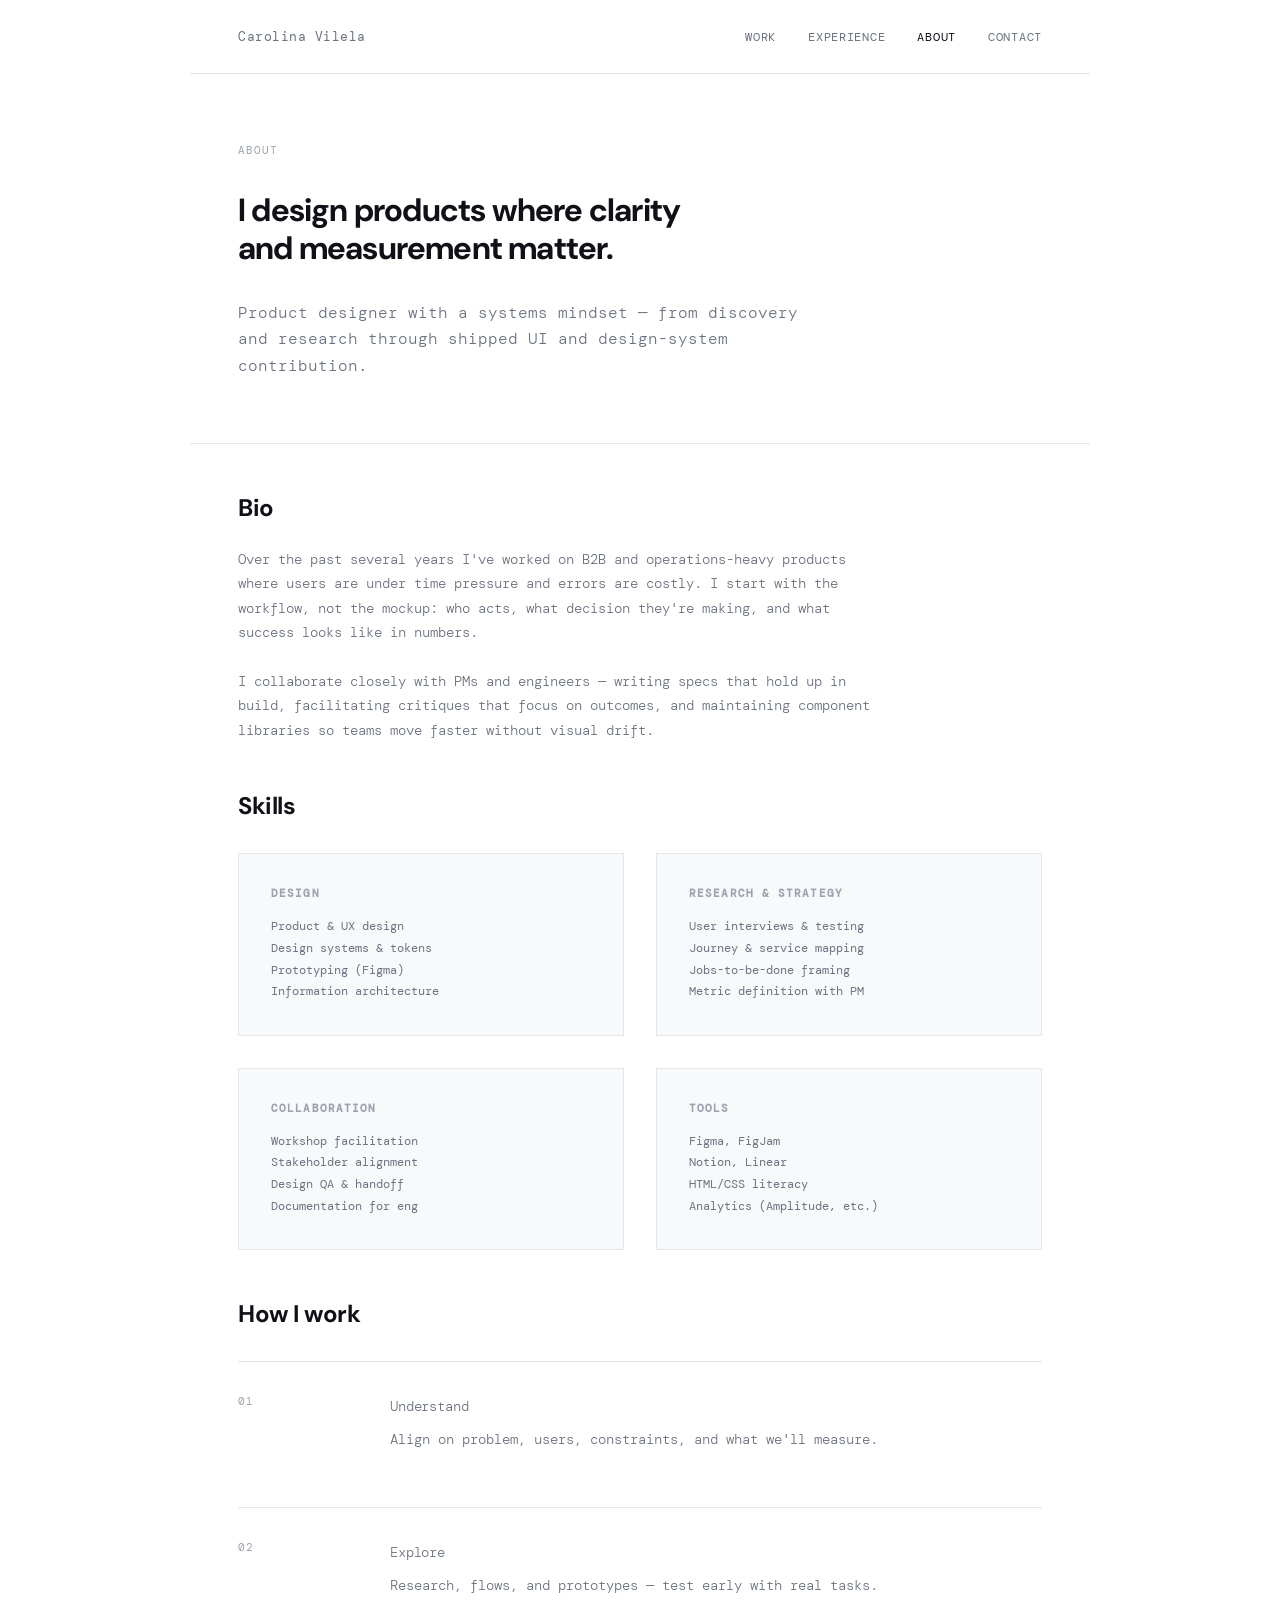
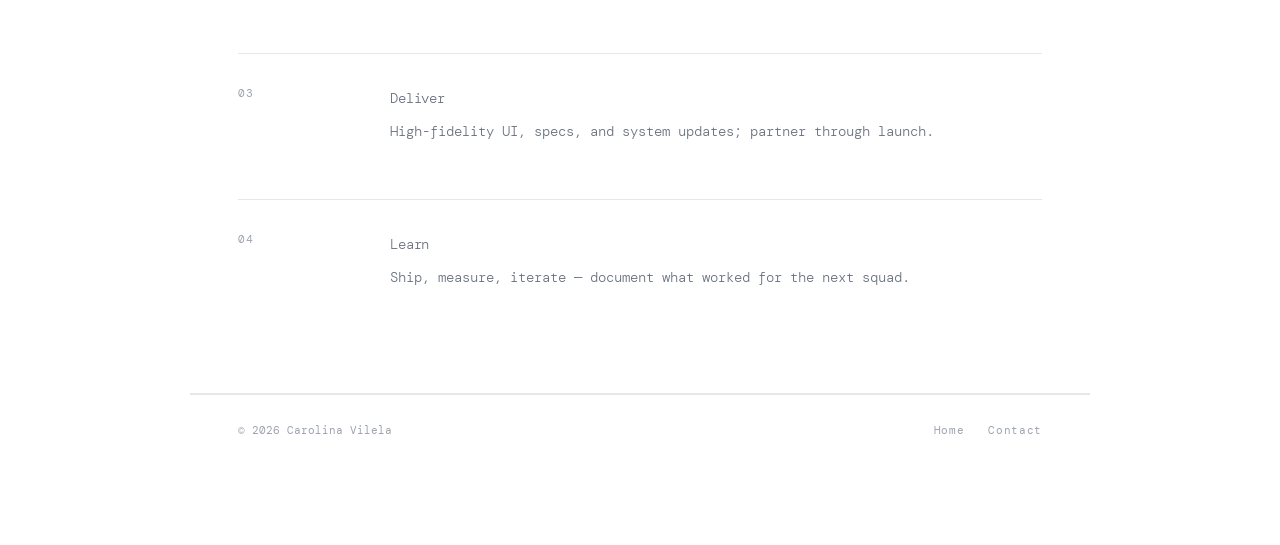
==== about.html @ 2e89cb1c "Portfolio inicial — site estático Carolina Vilela Co-authored-by: Cursor <cursoragent@cursor.com>" ====
<!DOCTYPE html>
<html lang="en">
<head>
  <meta charset="UTF-8">
  <meta name="viewport" content="width=device-width, initial-scale=1.0">
  <title>About — Carolina Vilela</title>
  <link rel="stylesheet" href="css/design-system.css?v=2">
  <style>
    .about-hero { padding: var(--sp-8) var(--sp-6); border-bottom: 1px solid var(--border); }
    .about-hero .t-body { max-width: 560px; margin-top: var(--sp-4); }
    .about-content { padding: var(--sp-6); border-bottom: 1px solid var(--border); }
    .about-content h2 {
      font-family: var(--font-display);
      font-size: 24px;
      font-weight: 700;
      letter-spacing: -0.02em;
      margin-bottom: var(--sp-3);
      margin-top: var(--sp-6);
    }
    .about-content h2:first-child { margin-top: 0; }
    .about-content p {
      font-family: var(--font-mono);
      font-size: 14px;
      font-weight: 300;
      line-height: 1.75;
      color: var(--ink-muted);
      margin-bottom: var(--sp-3);
      max-width: 640px;
    }
    .process-list { border-top: 1px solid var(--border); margin-top: var(--sp-4); }
    .process-item {
      display: grid;
      grid-template-columns: 120px 1fr;
      gap: var(--sp-4);
      padding: var(--sp-4) 0;
      border-bottom: 1px solid var(--border);
    }
    .process-item:last-child { border-bottom: none; }
    .skills-detail {
      display: grid;
      grid-template-columns: 1fr 1fr;
      gap: var(--sp-4);
      margin-top: var(--sp-4);
    }
    .skill-block { padding: var(--sp-4); background: var(--surface-2); border: 1px solid var(--border); }
    .skill-block h3 {
      font-family: var(--font-mono);
      font-size: 11px;
      text-transform: uppercase;
      letter-spacing: 0.1em;
      color: var(--ink-faint);
      margin-bottom: var(--sp-2);
    }
    .skill-block ul {
      list-style: none;
      font-family: var(--font-mono);
      font-size: 12px;
      color: var(--ink-muted);
      line-height: 1.8;
    }
  </style>
</head>
<body>

  <nav class="nav">
    <a href="index.html" class="nav-logo">Carolina Vilela</a>
    <div class="nav-links">
      <a href="index.html#work">Work</a>
      <a href="index.html#experience">Experience</a>
      <a href="about.html" class="active">About</a>
      <a href="contact.html">Contact</a>
    </div>
  </nav>

  <header class="about-hero">
    <span class="t-label">About</span>
    <h1 class="t-section-headline" style="margin-top: var(--sp-4);">
      I design products where clarity<br>and measurement matter.
    </h1>
    <p class="t-body">
      Product designer with a systems mindset — from discovery and research through
      shipped UI and design-system contribution.
    </p>
  </header>

  <main class="about-content">
    <h2>Bio</h2>
    <p>
      Over the past several years I've worked on B2B and operations-heavy products where
      users are under time pressure and errors are costly. I start with the workflow, not
      the mockup: who acts, what decision they're making, and what success looks like in
      numbers.
    </p>
    <p>
      I collaborate closely with PMs and engineers — writing specs that hold up in build,
      facilitating critiques that focus on outcomes, and maintaining component libraries
      so teams move faster without visual drift.
    </p>

    <h2>Skills</h2>
    <div class="skills-detail">
      <div class="skill-block">
        <h3>Design</h3>
        <ul>
          <li>Product &amp; UX design</li>
          <li>Design systems &amp; tokens</li>
          <li>Prototyping (Figma)</li>
          <li>Information architecture</li>
        </ul>
      </div>
      <div class="skill-block">
        <h3>Research &amp; strategy</h3>
        <ul>
          <li>User interviews &amp; testing</li>
          <li>Journey &amp; service mapping</li>
          <li>Jobs-to-be-done framing</li>
          <li>Metric definition with PM</li>
        </ul>
      </div>
      <div class="skill-block">
        <h3>Collaboration</h3>
        <ul>
          <li>Workshop facilitation</li>
          <li>Stakeholder alignment</li>
          <li>Design QA &amp; handoff</li>
          <li>Documentation for eng</li>
        </ul>
      </div>
      <div class="skill-block">
        <h3>Tools</h3>
        <ul>
          <li>Figma, FigJam</li>
          <li>Notion, Linear</li>
          <li>HTML/CSS literacy</li>
          <li>Analytics (Amplitude, etc.)</li>
        </ul>
      </div>
    </div>

    <h2>How I work</h2>
    <div class="process-list">
      <div class="process-item">
        <span class="t-label">01</span>
        <div>
          <p class="t-exp-role" style="margin-bottom: 8px;">Understand</p>
          <p class="t-small">Align on problem, users, constraints, and what we'll measure.</p>
        </div>
      </div>
      <div class="process-item">
        <span class="t-label">02</span>
        <div>
          <p class="t-exp-role" style="margin-bottom: 8px;">Explore</p>
          <p class="t-small">Research, flows, and prototypes — test early with real tasks.</p>
        </div>
      </div>
      <div class="process-item">
        <span class="t-label">03</span>
        <div>
          <p class="t-exp-role" style="margin-bottom: 8px;">Deliver</p>
          <p class="t-small">High-fidelity UI, specs, and system updates; partner through launch.</p>
        </div>
      </div>
      <div class="process-item">
        <span class="t-label">04</span>
        <div>
          <p class="t-exp-role" style="margin-bottom: 8px;">Learn</p>
          <p class="t-small">Ship, measure, iterate — document what worked for the next squad.</p>
        </div>
      </div>
    </div>
  </main>

  <footer class="footer">
    <span class="footer-copy">© 2026 Carolina Vilela</span>
    <div class="footer-links">
      <a href="index.html">Home</a>
      <a href="contact.html">Contact</a>
    </div>
  </footer>

</body>
</html>
---- css/design-system.css ----
/* ==========================================================
   CAROLINA VILELA PORTFOLIO — DESIGN SYSTEM
   Import this file in every page.
   Do not override these variables inline.
   ========================================================== */

@import url('https://fonts.googleapis.com/css2?family=DM+Sans:ital,opsz,wght@0,9..40,300;0,9..40,400;0,9..40,500;0,9..40,700;1,9..40,300;1,9..40,400&family=DM+Mono:ital,wght@0,300;0,400;0,500;1,300&display=swap');

/* ----------------------------------------------------------
   TOKENS
   ---------------------------------------------------------- */

:root {
  /* Typography */
  --font-display: 'DM Sans', sans-serif;
  --font-mono:    'DM Mono', monospace;

  /* Ink */
  --ink:           #0f1117;
  --ink-muted:     #6b7280;
  --ink-faint:     #9ca3af;

  /* Surfaces */
  --surface:       #ffffff;
  --surface-2:     #f8f9fb;
  --surface-3:     #f1f3f6;

  /* Borders */
  --border:        #e5e7eb;
  --border-strong: #d1d5db;

  /* Accent — use sparingly (max 3× per page) */
  --accent:        #2563eb;
  --accent-pale:   #eff4ff;

  /* Spacing (base 8px) */
  --sp-1:  8px;
  --sp-2:  16px;
  --sp-3:  24px;
  --sp-4:  32px;
  --sp-5:  40px;
  --sp-6:  48px;
  --sp-8:  64px;
  --sp-10: 80px;
}

/* ----------------------------------------------------------
   RESET
   ---------------------------------------------------------- */

*, *::before, *::after {
  box-sizing: border-box;
  margin: 0;
  padding: 0;
}

html {
  -webkit-font-smoothing: antialiased;
  -moz-osx-font-smoothing: grayscale;
}

/* ----------------------------------------------------------
   BASE
   ---------------------------------------------------------- */

body {
  font-family: var(--font-display);
  background: var(--surface);
  color: var(--ink);
  max-width: 900px;
  margin: 0 auto;
  padding-bottom: var(--sp-10);
}

a {
  color: inherit;
  text-decoration: none;
  transition: color 0.15s ease;
}

img {
  display: block;
  max-width: 100%;
}

button {
  cursor: pointer;
  border: none;
  background: none;
  font-family: inherit;
}

/* ----------------------------------------------------------
   TYPOGRAPHY CLASSES
   ---------------------------------------------------------- */

.t-hero {
  font-family: var(--font-display);
  font-size: 62px;
  font-weight: 700;
  line-height: 1.0;
  letter-spacing: -0.03em;
  color: var(--ink);
}

.t-hero em {
  font-style: normal;
  color: var(--ink-muted);
  font-weight: 400;
}

.t-section-headline {
  font-family: var(--font-display);
  font-size: 32px;
  font-weight: 700;
  letter-spacing: -0.025em;
  line-height: 1.2;
  color: var(--ink);
}

.t-project-title {
  font-family: var(--font-display);
  font-size: 20px;
  font-weight: 700;
  letter-spacing: -0.02em;
  line-height: 1.2;
  color: var(--ink);
}

.t-exp-role {
  font-family: var(--font-display);
  font-size: 17px;
  font-weight: 600;
  letter-spacing: -0.01em;
  color: var(--ink);
}

.t-body {
  font-family: var(--font-mono);
  font-size: 16px;
  font-weight: 300;
  line-height: 1.65;
  color: var(--ink-muted);
}

.t-small {
  font-family: var(--font-mono);
  font-size: 12px;
  font-weight: 300;
  line-height: 1.6;
  color: var(--ink-muted);
}

.t-label {
  font-family: var(--font-mono);
  font-size: 11px;
  font-weight: 400;
  letter-spacing: 0.1em;
  text-transform: uppercase;
  color: var(--ink-faint);
}

.t-meta {
  font-family: var(--font-mono);
  font-size: 11px;
  font-weight: 400;
  letter-spacing: 0.04em;
  color: var(--ink-muted);
}

.t-accent {
  font-family: var(--font-mono);
  font-size: 11px;
  color: var(--accent);
}

/* ----------------------------------------------------------
   LAYOUT
   ---------------------------------------------------------- */

.page-section {
  padding-left: var(--sp-6);
  padding-right: var(--sp-6);
}

.section-header {
  display: flex;
  align-items: baseline;
  justify-content: space-between;
  padding: var(--sp-5) var(--sp-6) var(--sp-4);
  border-bottom: 1px solid var(--border);
}

/* ----------------------------------------------------------
   NAVIGATION
   ---------------------------------------------------------- */

.nav {
  display: flex;
  align-items: center;
  justify-content: space-between;
  padding: 28px var(--sp-6);
  border-bottom: 1px solid var(--border);
}

.nav-logo {
  font-family: var(--font-mono);
  font-size: 13px;
  color: var(--ink-muted);
  letter-spacing: 0.04em;
}

.nav-links {
  display: flex;
  gap: var(--sp-4);
}

.nav-links a {
  font-family: var(--font-mono);
  font-size: 12px;
  color: var(--ink-muted);
  letter-spacing: 0.06em;
  text-transform: uppercase;
  transition: color 0.15s ease;
}

.nav-links a:hover,
.nav-links a.active {
  color: var(--ink);
}

/* ----------------------------------------------------------
   HERO
   ---------------------------------------------------------- */

.hero {
  display: grid;
  grid-template-columns: 1fr 320px;
  min-height: 480px;
  border-bottom: 1px solid var(--border);
}

.hero-left {
  padding: var(--sp-8) var(--sp-6);
  display: flex;
  flex-direction: column;
  justify-content: space-between;
  border-right: 1px solid var(--border);
}

.hero-right {
  padding: var(--sp-6) var(--sp-5);
  display: flex;
  flex-direction: column;
  justify-content: space-between;
  background: var(--surface-2);
}

.hero-tag {
  font-family: var(--font-mono);
  font-size: 11px;
  color: var(--accent);
  letter-spacing: 0.12em;
  text-transform: uppercase;
  display: flex;
  align-items: center;
  gap: 8px;
  margin-bottom: var(--sp-4);
}

.hero-tag::before {
  content: '';
  display: inline-block;
  width: 20px;
  height: 1px;
  background: var(--accent);
  flex-shrink: 0;
}

.hero-sub {
  font-family: var(--font-mono);
  font-size: 16px;
  font-weight: 300;
  color: var(--ink-muted);
  line-height: 1.65;
  max-width: 480px;
  margin-top: 28px;
}

.hero-photo-wrap {
  width: 100%;
  aspect-ratio: 1;
  background: var(--surface-3);
  overflow: hidden;
  display: flex;
  align-items: center;
  justify-content: center;
  position: relative;
}

.hero-photo-wrap img {
  width: 100%;
  height: 100%;
  object-fit: cover;
}

.hero-meta {
  margin-top: var(--sp-3);
}

.hero-meta-item {
  display: flex;
  justify-content: space-between;
  align-items: baseline;
  padding: 10px 0;
  border-bottom: 1px solid var(--border);
}

.hero-meta-item:last-child {
  border-bottom: none;
}

/* ----------------------------------------------------------
   BUTTONS
   ---------------------------------------------------------- */

.btn-primary {
  font-family: var(--font-mono);
  font-size: 12px;
  font-weight: 400;
  letter-spacing: 0.06em;
  text-transform: uppercase;
  background: var(--ink);
  color: #fff;
  padding: 12px 24px;
  border-radius: 0;
  transition: opacity 0.15s ease;
}

.btn-primary:hover {
  opacity: 0.85;
}

.btn-ghost {
  font-family: var(--font-mono);
  font-size: 12px;
  font-weight: 400;
  letter-spacing: 0.06em;
  text-transform: uppercase;
  background: none;
  color: var(--ink-muted);
  padding: 12px 0;
  border-bottom: 1px solid var(--border-strong);
  border-radius: 0;
  transition: color 0.15s ease;
}

.btn-ghost:hover {
  color: var(--ink);
}

/* ----------------------------------------------------------
   PROJECT CARDS
   ---------------------------------------------------------- */

.projects-grid {
  display: grid;
  grid-template-columns: 1fr 1fr;
  border-bottom: 1px solid var(--border);
}

.project-card {
  border-right: 1px solid var(--border);
  border-bottom: 1px solid var(--border);
  cursor: pointer;
  transition: background 0.15s ease;
}

.project-card:nth-child(even) {
  border-right: none;
}

.project-card:hover {
  background: var(--surface-2);
}

.project-card:hover .project-arrow {
  opacity: 1;
  transform: translateX(4px);
}

.project-thumbnail {
  width: 100%;
  aspect-ratio: 16 / 9;
  background: var(--surface-3);
  overflow: hidden;
  display: flex;
  align-items: center;
  justify-content: center;
}

.project-thumbnail img {
  width: 100%;
  height: 100%;
  object-fit: cover;
}

.project-body {
  padding: 28px var(--sp-4) var(--sp-4);
}

.project-tags {
  display: flex;
  gap: 8px;
  flex-wrap: wrap;
  margin-bottom: var(--sp-2);
}

.tag {
  font-family: var(--font-mono);
  font-size: 10px;
  font-weight: 400;
  letter-spacing: 0.06em;
  text-transform: uppercase;
  color: var(--ink-muted);
  background: var(--surface-3);
  padding: 4px 10px;
  border-radius: 0;
}

.project-desc {
  font-family: var(--font-mono);
  font-size: 12px;
  font-weight: 300;
  color: var(--ink-muted);
  line-height: 1.6;
  margin-top: 10px;
}

.project-footer {
  display: flex;
  align-items: center;
  justify-content: space-between;
  margin-top: var(--sp-3);
}

.project-metric {
  font-family: var(--font-mono);
  font-size: 11px;
  color: var(--accent);
}

.project-arrow {
  font-size: 18px;
  color: var(--ink-muted);
  opacity: 0;
  transition: opacity 0.15s ease, transform 0.15s ease;
}

/* ----------------------------------------------------------
   EXPERIENCE
   ---------------------------------------------------------- */

.experience {
  padding: 0 var(--sp-6);
}

.exp-row {
  display: grid;
  grid-template-columns: 200px 1fr 160px;
  gap: var(--sp-4);
  align-items: start;
  padding: var(--sp-4) 0;
  border-bottom: 1px solid var(--border);
}

.exp-row:last-child {
  border-bottom: none;
}

.exp-period {
  font-family: var(--font-mono);
  font-size: 11px;
  color: var(--ink-faint);
  letter-spacing: 0.04em;
  padding-top: 3px;
}

.exp-company {
  font-family: var(--font-mono);
  font-size: 12px;
  color: var(--ink-muted);
  margin-top: 6px;
  margin-bottom: 10px;
}

.exp-desc {
  font-family: var(--font-mono);
  font-size: 12px;
  font-weight: 300;
  color: var(--ink-faint);
  line-height: 1.65;
}

.exp-badge {
  font-family: var(--font-mono);
  font-size: 10px;
  letter-spacing: 0.08em;
  text-transform: uppercase;
  padding: 5px 12px;
  background: var(--accent-pale);
  color: var(--accent);
  text-align: center;
  border-radius: 0;
  align-self: start;
}

/* ----------------------------------------------------------
   ABOUT STRIP
   ---------------------------------------------------------- */

.about-strip {
  display: grid;
  grid-template-columns: 1fr 1fr;
  border-top: 1px solid var(--border);
  border-bottom: 1px solid var(--border);
}

.about-left {
  padding: var(--sp-6);
  border-right: 1px solid var(--border);
}

.about-right {
  padding: var(--sp-6);
  background: var(--surface-2);
}

.skills-grid {
  display: grid;
  grid-template-columns: 1fr 1fr;
  gap: 0;
}

.skill-item {
  display: flex;
  gap: 10px;
  align-items: flex-start;
  padding: 16px 0;
  border-bottom: 1px solid var(--border);
}

.skill-item:nth-child(odd) {
  padding-right: var(--sp-3);
  border-right: 1px solid var(--border);
}

.skill-item:nth-child(even) {
  padding-left: var(--sp-3);
}

.skill-dot {
  width: 6px;
  height: 6px;
  background: var(--accent);
  margin-top: 5px;
  flex-shrink: 0;
  border-radius: 0;
}

.skill-name {
  font-family: var(--font-mono);
  font-size: 11px;
  color: var(--ink-muted);
  letter-spacing: 0.04em;
}

/* ----------------------------------------------------------
   FOOTER
   ---------------------------------------------------------- */

.footer {
  display: flex;
  align-items: center;
  justify-content: space-between;
  padding: 28px var(--sp-6);
  border-top: 1px solid var(--border);
}

.footer-copy {
  font-family: var(--font-mono);
  font-size: 11px;
  color: var(--ink-faint);
}

.footer-links {
  display: flex;
  gap: var(--sp-3);
}

.footer-links a {
  font-family: var(--font-mono);
  font-size: 11px;
  color: var(--ink-faint);
  letter-spacing: 0.06em;
  text-decoration: none;
  transition: color 0.15s ease;
}

.footer-links a:hover {
  color: var(--ink);
}

/* ----------------------------------------------------------
   CASE STUDY (work/*.html)
   ---------------------------------------------------------- */

.case-header {
  padding: var(--sp-8) var(--sp-6) var(--sp-6);
  border-bottom: 1px solid var(--border);
}

.case-meta-row {
  display: flex;
  gap: var(--sp-5);
  margin-bottom: var(--sp-5);
}

.case-meta-item {
  display: flex;
  flex-direction: column;
  gap: 6px;
}

.case-body {
  max-width: 640px;
  margin: 0 auto;
  padding: var(--sp-8) var(--sp-6);
}

.case-body h2 {
  font-family: var(--font-display);
  font-size: 24px;
  font-weight: 700;
  letter-spacing: -0.02em;
  margin-top: var(--sp-8);
  margin-bottom: var(--sp-3);
  color: var(--ink);
}

.case-body p {
  font-family: var(--font-mono);
  font-size: 14px;
  font-weight: 300;
  line-height: 1.75;
  color: var(--ink-muted);
  margin-bottom: var(--sp-3);
}

.case-body figure {
  margin: var(--sp-6) calc(-1 * var(--sp-6));
  border-top: 1px solid var(--border);
  border-bottom: 1px solid var(--border);
}

.case-body figcaption {
  font-family: var(--font-mono);
  font-size: 11px;
  color: var(--ink-faint);
  padding: var(--sp-2) var(--sp-6);
  letter-spacing: 0.04em;
}

.case-metric-callout {
  border-left: 2px solid var(--accent);
  padding: var(--sp-3) var(--sp-4);
  margin: var(--sp-5) 0;
  background: var(--surface-2);
}

.case-metric-number {
  font-family: var(--font-display);
  font-size: 48px;
  font-weight: 700;
  letter-spacing: -0.03em;
  color: var(--accent);
  line-height: 1;
}

.case-metric-label {
  font-family: var(--font-mono);
  font-size: 12px;
  color: var(--ink-muted);
  margin-top: 8px;
}

/* ----------------------------------------------------------
   SCROLL HINT
   ---------------------------------------------------------- */

.scroll-hint {
  display: flex;
  align-items: center;
  gap: 8px;
  font-family: var(--font-mono);
  font-size: 10px;
  color: var(--ink-faint);
  letter-spacing: 0.08em;
  text-transform: uppercase;
  margin-top: var(--sp-4);
}

.scroll-hint-line {
  width: 1px;
  height: 24px;
  background: var(--border-strong);
}
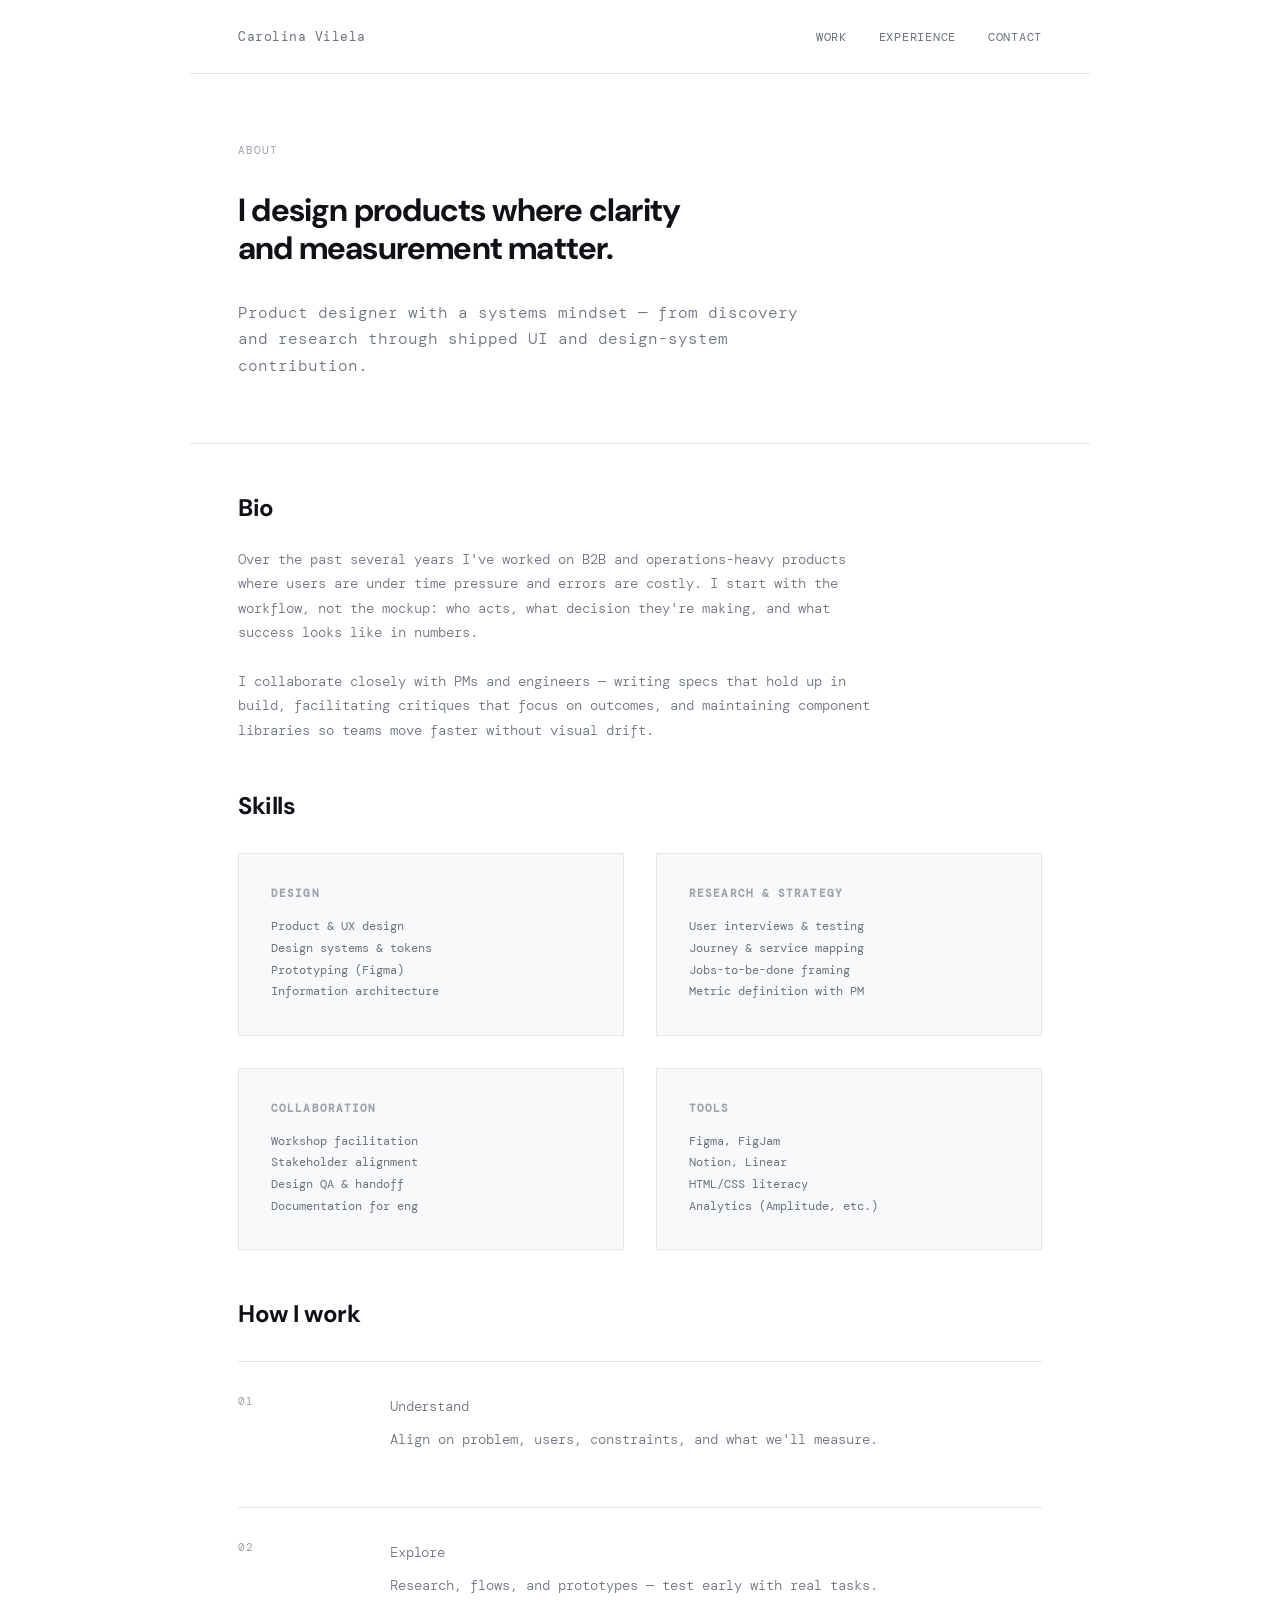
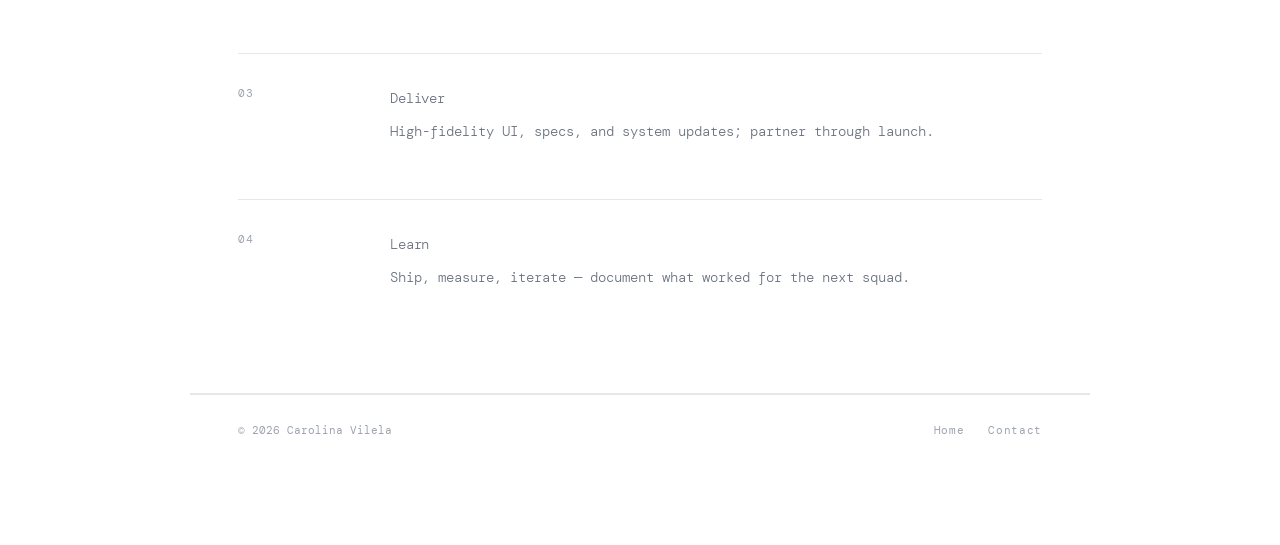
==== commit 09cf834a: "Atualiza portfólio com novo case study e refinamentos de design. Inclui projeto Entalhe em Madeira, " ====
--- a/about.html
+++ b/about.html
@@ -67,7 +67,7 @@
     <div class="nav-links">
       <a href="index.html#work">Work</a>
       <a href="index.html#experience">Experience</a>
-      <a href="about.html" class="active">About</a>
+      <a href="about.html" class="is-temporarily-hidden active">About</a>
       <a href="contact.html">Contact</a>
     </div>
   </nav>
--- a/css/design-system.css
+++ b/css/design-system.css
@@ -5,6 +5,18 @@
    ========================================================== */
 
 @import url('https://fonts.googleapis.com/css2?family=DM+Sans:ital,opsz,wght@0,9..40,300;0,9..40,400;0,9..40,500;0,9..40,700;1,9..40,300;1,9..40,400&family=DM+Mono:ital,wght@0,300;0,400;0,500;1,300&display=swap');
+
+/* ----------------------------------------------------------
+   TEMPORARY — remove when About goes live
+   ---------------------------------------------------------- */
+
+.is-temporarily-hidden {
+  display: none !important;
+}
+
+.about-strip:has(.about-left.is-temporarily-hidden) {
+  grid-template-columns: 1fr;
+}
 
 /* ----------------------------------------------------------
    TOKENS
@@ -620,6 +632,24 @@
   border-bottom: 1px solid var(--border);
 }
 
+.case-hero-media {
+  max-width: 900px;
+  margin: 0 auto;
+  border-bottom: 1px solid var(--border);
+}
+
+.case-hero-media .project-thumbnail {
+  aspect-ratio: 21 / 9;
+}
+
+.case-hero-media figcaption {
+  font-family: var(--font-mono);
+  font-size: 11px;
+  color: var(--ink-faint);
+  padding: var(--sp-2) var(--sp-6);
+  letter-spacing: 0.04em;
+}
+
 .case-meta-row {
   display: flex;
   gap: var(--sp-5);
@@ -633,7 +663,7 @@
 }
 
 .case-body {
-  max-width: 640px;
+  max-width: 720px;
   margin: 0 auto;
   padding: var(--sp-8) var(--sp-6);
 }
@@ -648,6 +678,21 @@
   color: var(--ink);
 }
 
+.case-body h2:first-child {
+  margin-top: 0;
+}
+
+.case-body h3 {
+  font-family: var(--font-mono);
+  font-size: 11px;
+  font-weight: 400;
+  letter-spacing: 0.1em;
+  text-transform: uppercase;
+  color: var(--ink-faint);
+  margin-top: var(--sp-5);
+  margin-bottom: var(--sp-2);
+}
+
 .case-body p {
   font-family: var(--font-mono);
   font-size: 14px;
@@ -694,6 +739,189 @@
   margin-top: 8px;
 }
 
+.case-quote {
+  border-left: 1px solid var(--border-strong);
+  padding: var(--sp-3) var(--sp-4);
+  margin: var(--sp-5) 0;
+}
+
+.case-quote p {
+  font-family: var(--font-display);
+  font-size: 18px;
+  font-weight: 400;
+  line-height: 1.45;
+  color: var(--ink);
+  margin-bottom: var(--sp-2);
+}
+
+.case-quote cite {
+  font-family: var(--font-mono);
+  font-size: 11px;
+  font-style: normal;
+  color: var(--ink-faint);
+  letter-spacing: 0.04em;
+}
+
+.case-role-line {
+  font-family: var(--font-mono);
+  font-size: 12px;
+  font-weight: 400;
+  line-height: 1.65;
+  color: var(--ink-faint);
+  margin-top: var(--sp-4);
+  padding-top: var(--sp-4);
+  border-top: 1px solid var(--border);
+}
+
+.case-section {
+  margin-top: var(--sp-8);
+}
+
+.case-section:first-child {
+  margin-top: 0;
+}
+
+.case-section-label {
+  display: flex;
+  align-items: center;
+  gap: var(--sp-3);
+  font-family: var(--font-mono);
+  font-size: 11px;
+  font-weight: 400;
+  letter-spacing: 0.1em;
+  text-transform: uppercase;
+  color: var(--ink-faint);
+  margin-bottom: var(--sp-3);
+}
+
+.case-section-label::after {
+  content: '';
+  flex: 1;
+  height: 1px;
+  background: var(--border);
+}
+
+.case-body h2.case-section-title {
+  font-family: var(--font-display);
+  font-size: clamp(22px, 4vw, 28px);
+  font-weight: 700;
+  letter-spacing: -0.02em;
+  line-height: 1.25;
+  text-transform: none;
+  color: var(--ink);
+  margin-top: 0;
+  margin-bottom: var(--sp-3);
+}
+
+.case-cards {
+  display: grid;
+  gap: var(--sp-2);
+  margin: var(--sp-4) 0 var(--sp-3);
+}
+
+.case-cards--2,
+.case-cards--2x2,
+.case-cards--segments {
+  grid-template-columns: 1fr 1fr;
+}
+
+.case-cards--segments .case-card:last-child {
+  grid-column: 1 / -1;
+}
+
+.case-card {
+  background: var(--surface-2);
+  border: 1px solid var(--border);
+  border-radius: 8px;
+  padding: var(--sp-3) var(--sp-4);
+}
+
+.case-card--accent {
+  border-left: 2px solid var(--border-strong);
+}
+
+.case-body h3.case-card__title {
+  font-family: var(--font-display);
+  font-size: 15px;
+  font-weight: 700;
+  letter-spacing: normal;
+  text-transform: none;
+  color: var(--ink);
+  margin-top: 0;
+  margin-bottom: var(--sp-1);
+}
+
+.case-card__text {
+  font-family: var(--font-mono);
+  font-size: 13px;
+  font-weight: 300;
+  line-height: 1.65;
+  color: var(--ink-muted);
+  margin: 0;
+}
+
+.case-card__lead {
+  font-family: var(--font-display);
+  font-size: 15px;
+  font-weight: 600;
+  line-height: 1.5;
+  color: var(--ink);
+  margin-bottom: var(--sp-2);
+}
+
+.case-impact-card {
+  display: flex;
+  gap: var(--sp-3);
+  align-items: flex-start;
+  background: var(--surface-2);
+  border: 1px solid var(--border);
+  border-radius: 8px;
+  padding: var(--sp-3) var(--sp-4);
+  margin: var(--sp-4) 0 var(--sp-3);
+}
+
+.case-impact-card__icon {
+  flex-shrink: 0;
+  width: 40px;
+  height: 40px;
+  display: flex;
+  align-items: center;
+  justify-content: center;
+  background: var(--surface-3);
+  border: 1px solid var(--border);
+  border-radius: 6px;
+  color: var(--ink-muted);
+}
+
+.case-impact-card__title {
+  font-family: var(--font-display);
+  font-size: 15px;
+  font-weight: 700;
+  color: var(--ink);
+  margin-bottom: 6px;
+}
+
+.case-impact-card__text {
+  font-family: var(--font-mono);
+  font-size: 13px;
+  font-weight: 300;
+  line-height: 1.65;
+  color: var(--ink-muted);
+  margin: 0;
+}
+
+@media (max-width: 600px) {
+  .case-cards--2,
+  .case-cards--2x2,
+  .case-cards--segments {
+    grid-template-columns: 1fr;
+  }
+
+  .case-cards--segments .case-card:last-child {
+    grid-column: auto;
+  }
+}
+
 /* ----------------------------------------------------------
    SCROLL HINT
    ---------------------------------------------------------- */
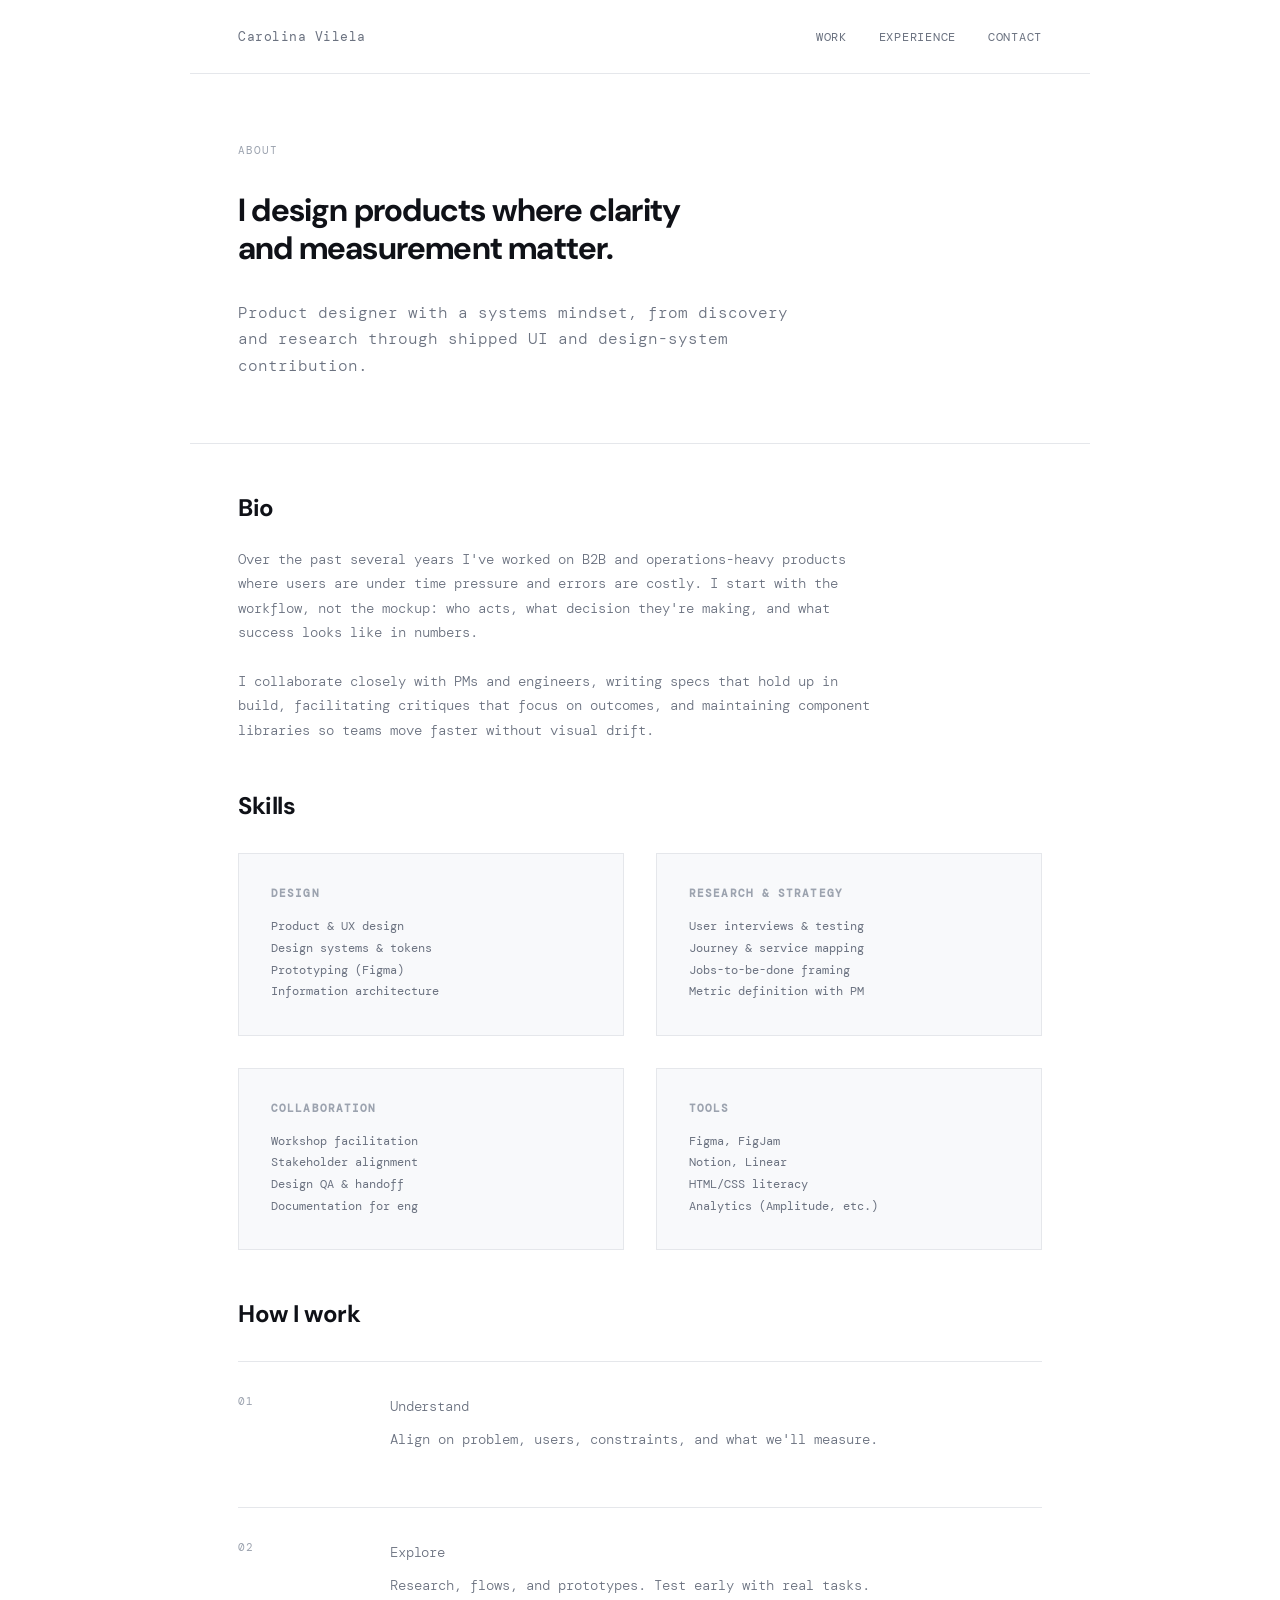
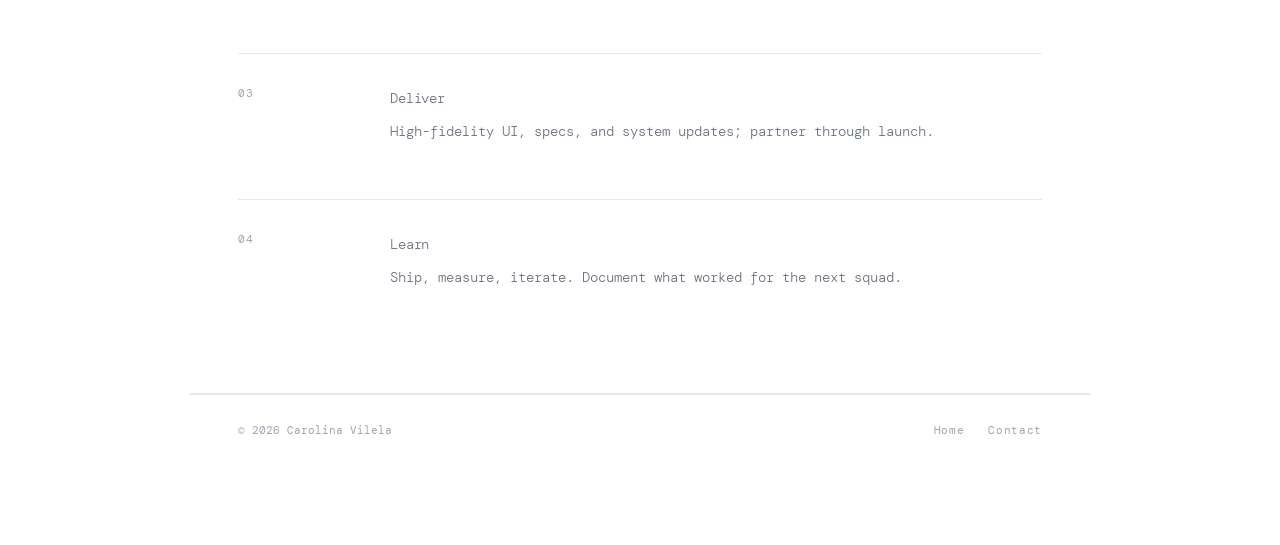
==== commit c68c1f48: "Atualiza o portfólio com imagens dos projetos e refinamentos visuais. Co-authored-by: Cursor <cursor" ====
--- a/about.html
+++ b/about.html
@@ -3,8 +3,8 @@
 <head>
   <meta charset="UTF-8">
   <meta name="viewport" content="width=device-width, initial-scale=1.0">
-  <title>About — Carolina Vilela</title>
-  <link rel="stylesheet" href="css/design-system.css?v=2">
+  <title>About · Carolina Vilela</title>
+  <link rel="stylesheet" href="css/design-system.css?v=5">
   <style>
     .about-hero { padding: var(--sp-8) var(--sp-6); border-bottom: 1px solid var(--border); }
     .about-hero .t-body { max-width: 560px; margin-top: var(--sp-4); }
@@ -58,6 +58,24 @@
       color: var(--ink-muted);
       line-height: 1.8;
     }
+    @media (max-width: 600px) {
+      .about-hero,
+      .about-content {
+        padding-left: var(--sp-4);
+        padding-right: var(--sp-4);
+      }
+      .about-hero {
+        padding-top: var(--sp-6);
+        padding-bottom: var(--sp-6);
+      }
+      .skills-detail {
+        grid-template-columns: 1fr;
+      }
+      .process-item {
+        grid-template-columns: 1fr;
+        gap: var(--sp-2);
+      }
+    }
   </style>
 </head>
 <body>
@@ -78,7 +96,7 @@
       I design products where clarity<br>and measurement matter.
     </h1>
     <p class="t-body">
-      Product designer with a systems mindset — from discovery and research through
+      Product designer with a systems mindset, from discovery and research through
       shipped UI and design-system contribution.
     </p>
   </header>
@@ -92,7 +110,7 @@
       numbers.
     </p>
     <p>
-      I collaborate closely with PMs and engineers — writing specs that hold up in build,
+      I collaborate closely with PMs and engineers, writing specs that hold up in build,
       facilitating critiques that focus on outcomes, and maintaining component libraries
       so teams move faster without visual drift.
     </p>
@@ -150,7 +168,7 @@
         <span class="t-label">02</span>
         <div>
           <p class="t-exp-role" style="margin-bottom: 8px;">Explore</p>
-          <p class="t-small">Research, flows, and prototypes — test early with real tasks.</p>
+          <p class="t-small">Research, flows, and prototypes. Test early with real tasks.</p>
         </div>
       </div>
       <div class="process-item">
@@ -164,7 +182,7 @@
         <span class="t-label">04</span>
         <div>
           <p class="t-exp-role" style="margin-bottom: 8px;">Learn</p>
-          <p class="t-small">Ship, measure, iterate — document what worked for the next squad.</p>
+          <p class="t-small">Ship, measure, iterate. Document what worked for the next squad.</p>
         </div>
       </div>
     </div>
--- a/css/design-system.css
+++ b/css/design-system.css
@@ -108,7 +108,7 @@
 
 .t-hero {
   font-family: var(--font-display);
-  font-size: 62px;
+  font-size: clamp(36px, 10vw, 62px);
   font-weight: 700;
   line-height: 1.0;
   letter-spacing: -0.03em;
@@ -123,7 +123,7 @@
 
 .t-section-headline {
   font-family: var(--font-display);
-  font-size: 32px;
+  font-size: clamp(26px, 6vw, 32px);
   font-weight: 700;
   letter-spacing: -0.025em;
   line-height: 1.2;
@@ -406,15 +406,42 @@
   aspect-ratio: 16 / 9;
   background: var(--surface-3);
   overflow: hidden;
-  display: flex;
-  align-items: center;
-  justify-content: center;
 }
 
 .project-thumbnail img {
   width: 100%;
   height: 100%;
   object-fit: cover;
+  display: block;
+}
+
+.project-card .project-thumbnail {
+  position: relative;
+  background: var(--surface);
+}
+
+.project-card .project-thumbnail img {
+  position: absolute;
+  inset: 0;
+}
+
+.project-card .project-thumbnail--zoom img {
+  max-width: none;
+  transform: scale(1.2);
+  transform-origin: 32% 50%;
+}
+
+.project-thumbnail--portrait {
+  aspect-ratio: auto;
+  max-width: 360px;
+  margin: 0 auto;
+  background: transparent;
+}
+
+.project-thumbnail--portrait img {
+  width: 100%;
+  height: auto;
+  object-fit: contain;
 }
 
 .project-body {
@@ -639,7 +666,15 @@
 }
 
 .case-hero-media .project-thumbnail {
-  aspect-ratio: 21 / 9;
+  aspect-ratio: auto;
+  background: transparent;
+}
+
+.case-hero-media .project-thumbnail img {
+  width: 100%;
+  height: auto;
+  object-fit: contain;
+  display: block;
 }
 
 .case-hero-media figcaption {
@@ -708,6 +743,18 @@
   border-bottom: 1px solid var(--border);
 }
 
+.case-body .project-thumbnail {
+  aspect-ratio: auto;
+  background: transparent;
+}
+
+.case-body .project-thumbnail img {
+  width: 100%;
+  height: auto;
+  object-fit: contain;
+  display: block;
+}
+
 .case-body figcaption {
   font-family: var(--font-mono);
   font-size: 11px;
@@ -911,6 +958,183 @@
 }
 
 @media (max-width: 600px) {
+
+  /* Spacing */
+  .nav,
+  .section-header,
+  .hero-left,
+  .hero-right,
+  .experience,
+  .about-left,
+  .about-right,
+  .footer,
+  .case-header,
+  .case-body,
+  .case-hero-media figcaption,
+  .case-body figcaption {
+    padding-left: var(--sp-4);
+    padding-right: var(--sp-4);
+  }
+
+  .nav {
+    padding-top: var(--sp-3);
+    padding-bottom: var(--sp-3);
+    flex-wrap: wrap;
+    gap: var(--sp-2);
+  }
+
+  .section-header {
+    padding-top: var(--sp-4);
+    padding-bottom: var(--sp-3);
+  }
+
+  /* Navigation — touch-friendly targets */
+  .nav-links {
+    gap: var(--sp-2);
+    flex-wrap: wrap;
+  }
+
+  .nav-links a {
+    padding: 10px 4px;
+    min-height: 44px;
+    display: inline-flex;
+    align-items: center;
+  }
+
+  /* Hero */
+  .hero {
+    grid-template-columns: 1fr;
+    min-height: auto;
+  }
+
+  .hero-left {
+    border-right: none;
+    border-bottom: 1px solid var(--border);
+    padding-top: var(--sp-6);
+    padding-bottom: var(--sp-6);
+  }
+
+  .hero-right {
+    padding-top: var(--sp-5);
+    padding-bottom: var(--sp-5);
+  }
+
+  .hero-sub {
+    margin-top: var(--sp-3);
+  }
+
+  .hero-cta {
+    flex-wrap: wrap;
+    gap: var(--sp-2);
+    margin-top: var(--sp-4);
+  }
+
+  .hero-cta .btn-primary {
+    min-height: 44px;
+    display: inline-flex;
+    align-items: center;
+  }
+
+  /* Project cards */
+  .projects-grid {
+    grid-template-columns: 1fr;
+  }
+
+  .project-card,
+  .project-card:nth-child(even) {
+    border-right: none;
+  }
+
+  .project-body {
+    padding: var(--sp-3) var(--sp-4) var(--sp-4);
+  }
+
+  .project-arrow {
+    opacity: 1;
+    transform: none;
+  }
+
+  /* Experience */
+  .experience {
+    padding-top: 0;
+    padding-bottom: var(--sp-4);
+  }
+
+  .exp-row {
+    grid-template-columns: 1fr;
+    gap: var(--sp-2);
+    padding: var(--sp-3) 0;
+  }
+
+  .exp-badge {
+    justify-self: start;
+  }
+
+  /* About strip */
+  .about-strip {
+    grid-template-columns: 1fr;
+  }
+
+  .about-left {
+    border-right: none;
+    border-bottom: 1px solid var(--border);
+  }
+
+  .skills-grid {
+    grid-template-columns: 1fr;
+  }
+
+  .skill-item:nth-child(odd) {
+    padding-right: 0;
+    border-right: none;
+  }
+
+  .skill-item:nth-child(even) {
+    padding-left: 0;
+  }
+
+  /* Footer */
+  .footer {
+    flex-direction: column;
+    align-items: flex-start;
+    gap: var(--sp-3);
+    padding-top: var(--sp-4);
+    padding-bottom: var(--sp-4);
+  }
+
+  .footer-links a {
+    padding: 8px 0;
+    min-height: 44px;
+    display: inline-flex;
+    align-items: center;
+  }
+
+  /* Case study */
+  .case-header {
+    padding-top: var(--sp-6);
+    padding-bottom: var(--sp-5);
+  }
+
+  .case-meta-row {
+    flex-wrap: wrap;
+    gap: var(--sp-3);
+    margin-bottom: var(--sp-4);
+  }
+
+  .case-body {
+    padding-top: var(--sp-6);
+    padding-bottom: var(--sp-6);
+  }
+
+  .case-body figure {
+    margin-left: calc(-1 * var(--sp-4));
+    margin-right: calc(-1 * var(--sp-4));
+  }
+
+  .case-metric-number {
+    font-size: 36px;
+  }
+
   .case-cards--2,
   .case-cards--2x2,
   .case-cards--segments {
